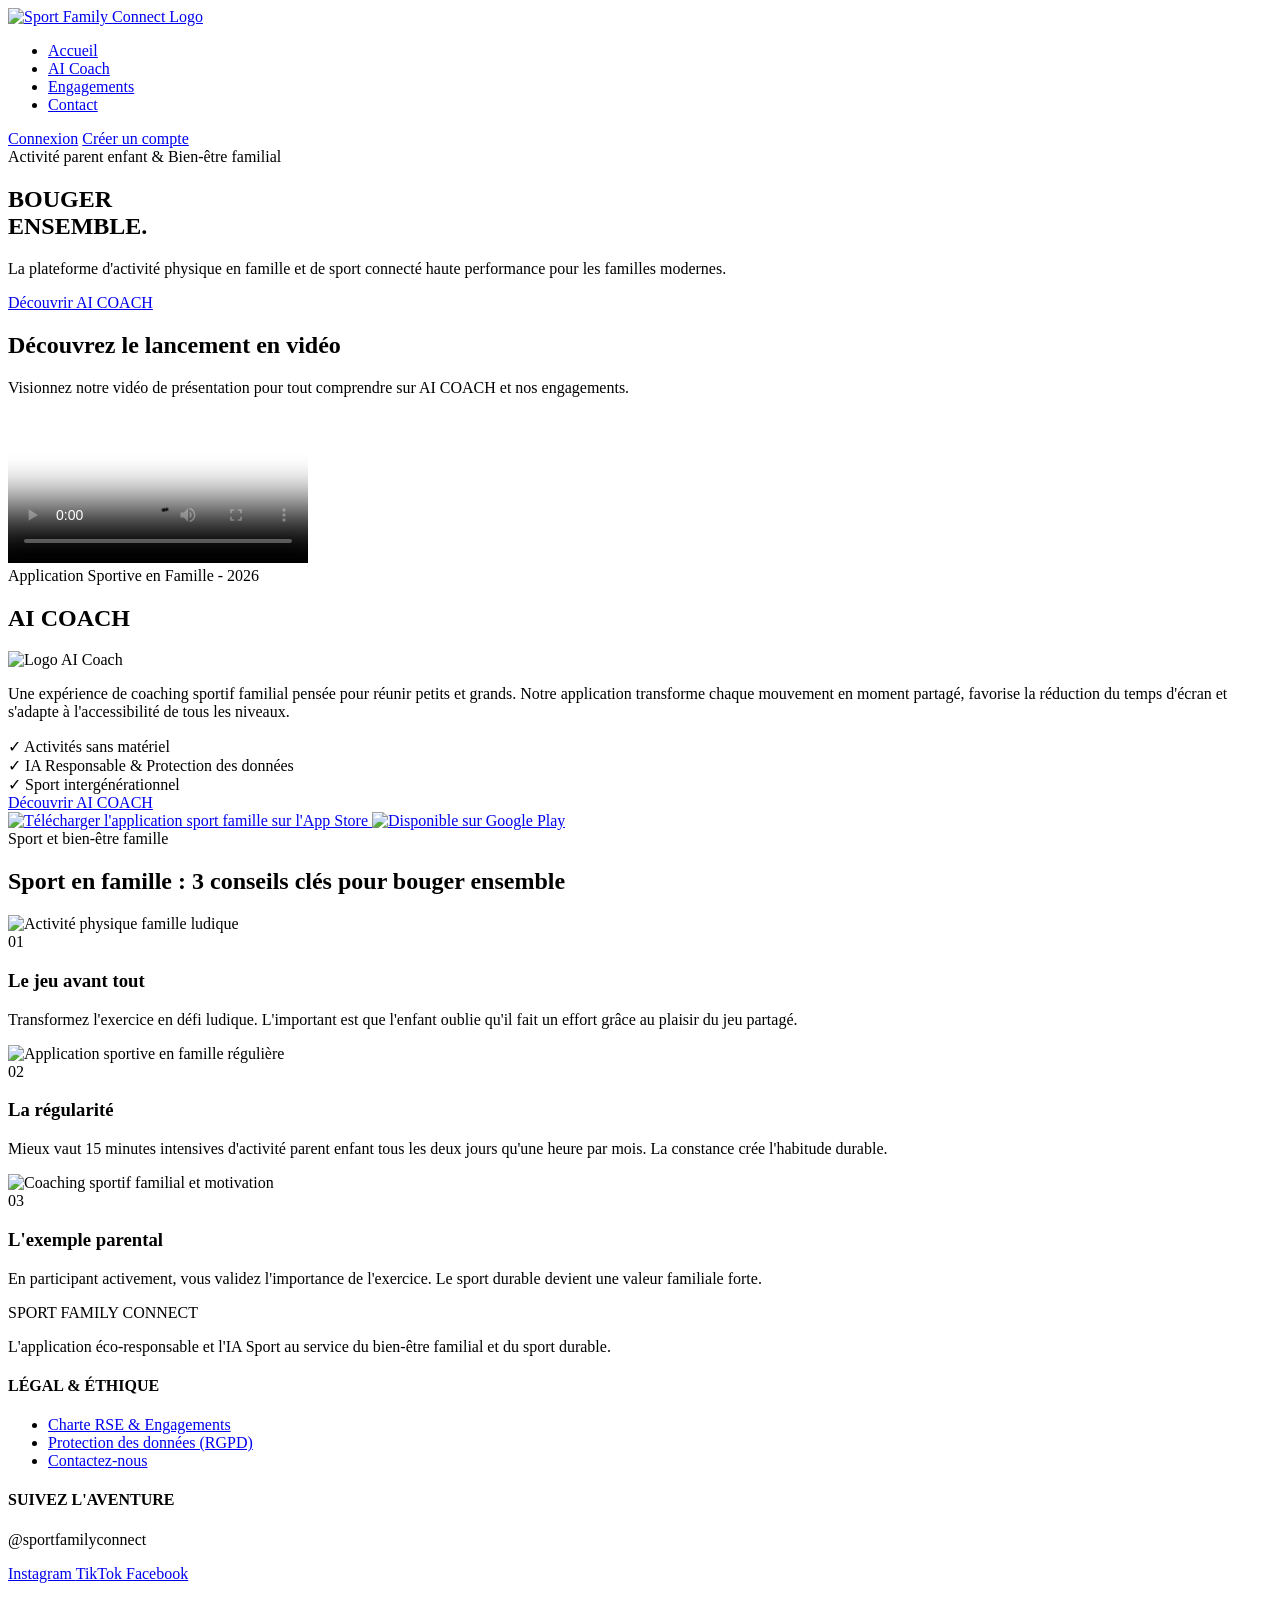
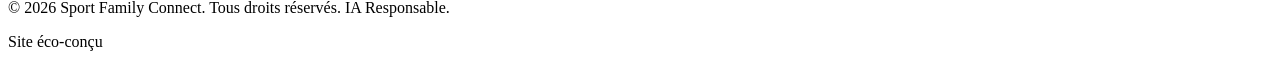
==== index.html @ 238e9379 "Add files via upload" ====
<!DOCTYPE html>
<html lang="fr">
<head>
    <meta charset="UTF-8">
    <meta name="viewport" content="width=device-width, initial-scale=1.0">
    <title>Sport Family Connect | Application Sport Famille et IA Sport</title>
    <meta name="description" content="Découvrez la première application sportive en famille avec l'IA Sport. Coaching sportif familial, sport connecté et bien-être famille pour bouger ensemble.">
    <link rel="stylesheet" href="style.css">
</head>
<body>

   <header class="simple-header">
    <nav class="container nav-flex">
        <div class="logo">
    <a href="index.html" class="logo-link">
        <img src="sportfamilyconnectlogo.png" alt="Sport Family Connect Logo" class="logo-img">
    </a>
</div>
        
        <ul class="nav-links">
            <li><a href="index.html">Accueil</a></li>
            <li><a href="index.html#ai-coach">AI Coach</a></li> 
            <li><a href="rse.html">Engagements</a></li> 
            <li><a href="contact.html">Contact</a></li>
        </ul>

        <div class="nav-auth">
            <a href="#" class="login-link">Connexion</a>
            <a href="#" class="signup-btn">Créer un compte</a>
        </div>
    </nav>
</header>

    <main>
        <section id="accueil" class="hero-premium">
            <div class="hero-overlay">
                <div class="container hero-content">
                    <span class="top-badge">Activité parent enfant & Bien-être familial</span>
                    <h1>BOUGER<br><span>ENSEMBLE.</span></h1>
                    <p>La plateforme d'activité physique en famille et de sport connecté haute performance pour les familles modernes.</p>
                    <a href="#ai-coach" class="cta-main">Découvrir AI COACH</a>
                </div>
            </div>
        </section>


     <section class="video-launch-section">
    <div class="container">
        <div class="video-header">

            <h2>Découvrez le lancement en vidéo</h2>
            <p>Visionnez notre vidéo de présentation pour tout comprendre sur AI COACH et nos engagements.</p>
        </div>
        
        <div class="video-player-wrapper">
            <video controls poster="images/provisoire-placeholder.jpg" class="interactive-player">
                <source src="lancement.mp4" type="video/mp4">
                Votre navigateur ne prend pas en charge les vidéos HTML5.
            </video>
        </div>
    </div>
</section>

        <section id="ai-coach" class="ai-section-immersive">
            <div class="ai-background-image"></div>
            
            <div class="ai-overlay">
                <div class="container ai-content">
                    
                    <div class="badge-container">
                        <span class="badge">Application Sportive en Famille - 2026</span>
                    </div>

                    <h2 class="flash-title">AI COACH</h2>
                    
                    <div class="ai-logo-display">
                        <div class="logo-circle">
                            <img src="logo.png" alt="Logo AI Coach" class="ai-logo-img">
                        </div>
                    </div>

                    <p class="ai-description">Une expérience de coaching sportif familial pensée pour réunir petits et grands. Notre application transforme chaque mouvement en moment partagé, favorise la réduction du temps d'écran et s'adapte à l'accessibilité de tous les niveaux.</p>
                    
                    <div class="features-flash">
                        <div class="feat-f mauve">✓ Activités sans matériel</div>
                        <div class="feat-f bleu">✓ IA Responsable & Protection des données</div>
                        <div class="feat-f mauve">✓ Sport intergénérationnel</div>
                    </div>

                    <div class="ai-page-access">
                        <a href="ai-coach-dedie.html" class="btn-ai-dedicated">Découvrir AI COACH</a>
                    </div>

                    <div class="app-download-buttons">
                        <a href="#" class="store-link">
                            <img src="https://upload.wikimedia.org/wikipedia/commons/3/3c/Download_on_the_App_Store_Badge.svg" alt="Télécharger l'application sport famille sur l'App Store">
                        </a>
                        <a href="#" class="store-link">
                            <img src="https://upload.wikimedia.org/wikipedia/commons/7/78/Google_Play_Store_badge_EN.svg" alt="Disponible sur Google Play">
                        </a>
                    </div>
                </div>
            </div>
        </section>

        <section id="conseils-famille" class="tips-section">
            <div class="container">
                <div class="section-header">
                    <span class="sub-title">Sport et bien-être famille</span>
                    <h2>Sport en famille : 3 conseils clés pour bouger ensemble</h2>
                </div>
                
                <div class="tips-grid">
                    <div class="tip-card">
                        <div class="tip-image">
                            <img src="conseil-jeu.jpg" alt="Activité physique famille ludique">
                        </div>
                        <div class="tip-content">
                            <div class="tip-icon">01</div>
                            <h3>Le jeu avant tout</h3>
                            <p>Transformez l'exercice en défi ludique. L'important est que l'enfant oublie qu'il fait un effort grâce au plaisir du jeu partagé.</p>
                        </div>
                    </div>

                    <div class="tip-card">
                        <div class="tip-image">
                            <img src="conseil-routine.jpg" alt="Application sportive en famille régulière">
                        </div>
                        <div class="tip-content">
                            <div class="tip-icon">02</div>
                            <h3>La régularité</h3>
                            <p>Mieux vaut 15 minutes intensives d'activité parent enfant tous les deux jours qu'une heure par mois. La constance crée l'habitude durable.</p>
                        </div>
                    </div>

                    <div class="tip-card">
                        <div class="tip-image">
                            <img src="conseil-exemple.jpg" alt="Coaching sportif familial et motivation">
                        </div>
                        <div class="tip-content">
                            <div class="tip-icon">03</div>
                            <h3>L'exemple parental</h3>
                            <p>En participant activement, vous validez l'importance de l'exercice. Le sport durable devient une valeur familiale forte.</p>
                        </div>
                    </div>
                </div>
            </div>
        </section>
    </main>

    <footer class="main-footer">
    <div class="container footer-grid">
        <div class="footer-brand">
            <div class="logo">SPORT <span>FAMILY</span> CONNECT</div>
            <p class="brand-text">L'application éco-responsable et l'IA Sport au service du bien-être familial et du sport durable.</p>
        </div>

        <div class="footer-links">
            <h4>LÉGAL & ÉTHIQUE</h4>
            <ul>
                <li><a href="rse.html" class="hover-underline-dash">Charte RSE & Engagements</a></li>
                <li><a href="rgpd.html" class="hover-underline-dash">Protection des données (RGPD)</a></li>
                <li><a href="contact.html" class="hover-underline-dash">Contactez-nous</a></li>
            </ul>
        </div>

        <div class="footer-socials">
            <h4>SUIVEZ L'AVENTURE</h4>
            <p class="handle">@sportfamilyconnect</p>
            <div class="social-icons-list">
                <a href="https://instagram.com" target="_blank" class="social-card instagram-hover" aria-label="Instagram">
                    <span class="social-text">Instagram</span>
                </a>
                <a href="https://tiktok.com" target="_blank" class="social-card tiktok-hover" aria-label="TikTok">
                    <span class="social-text">TikTok</span>
                </a>
                <a href="https://facebook.com" target="_blank" class="social-card facebook-hover" aria-label="Facebook">
                    <span class="social-text">Facebook</span>
                </a>
            </div>
        </div>
    </div>

    <div class="footer-bottom">
        <div class="container footer-bottom-flex">
            <p>&copy; 2026 Sport Family Connect. Tous droits réservés. IA Responsable.</p>
            <p class="eco-badge">Site éco-conçu</p>
        </div>
    </div>
</footer>

</body>
</html>
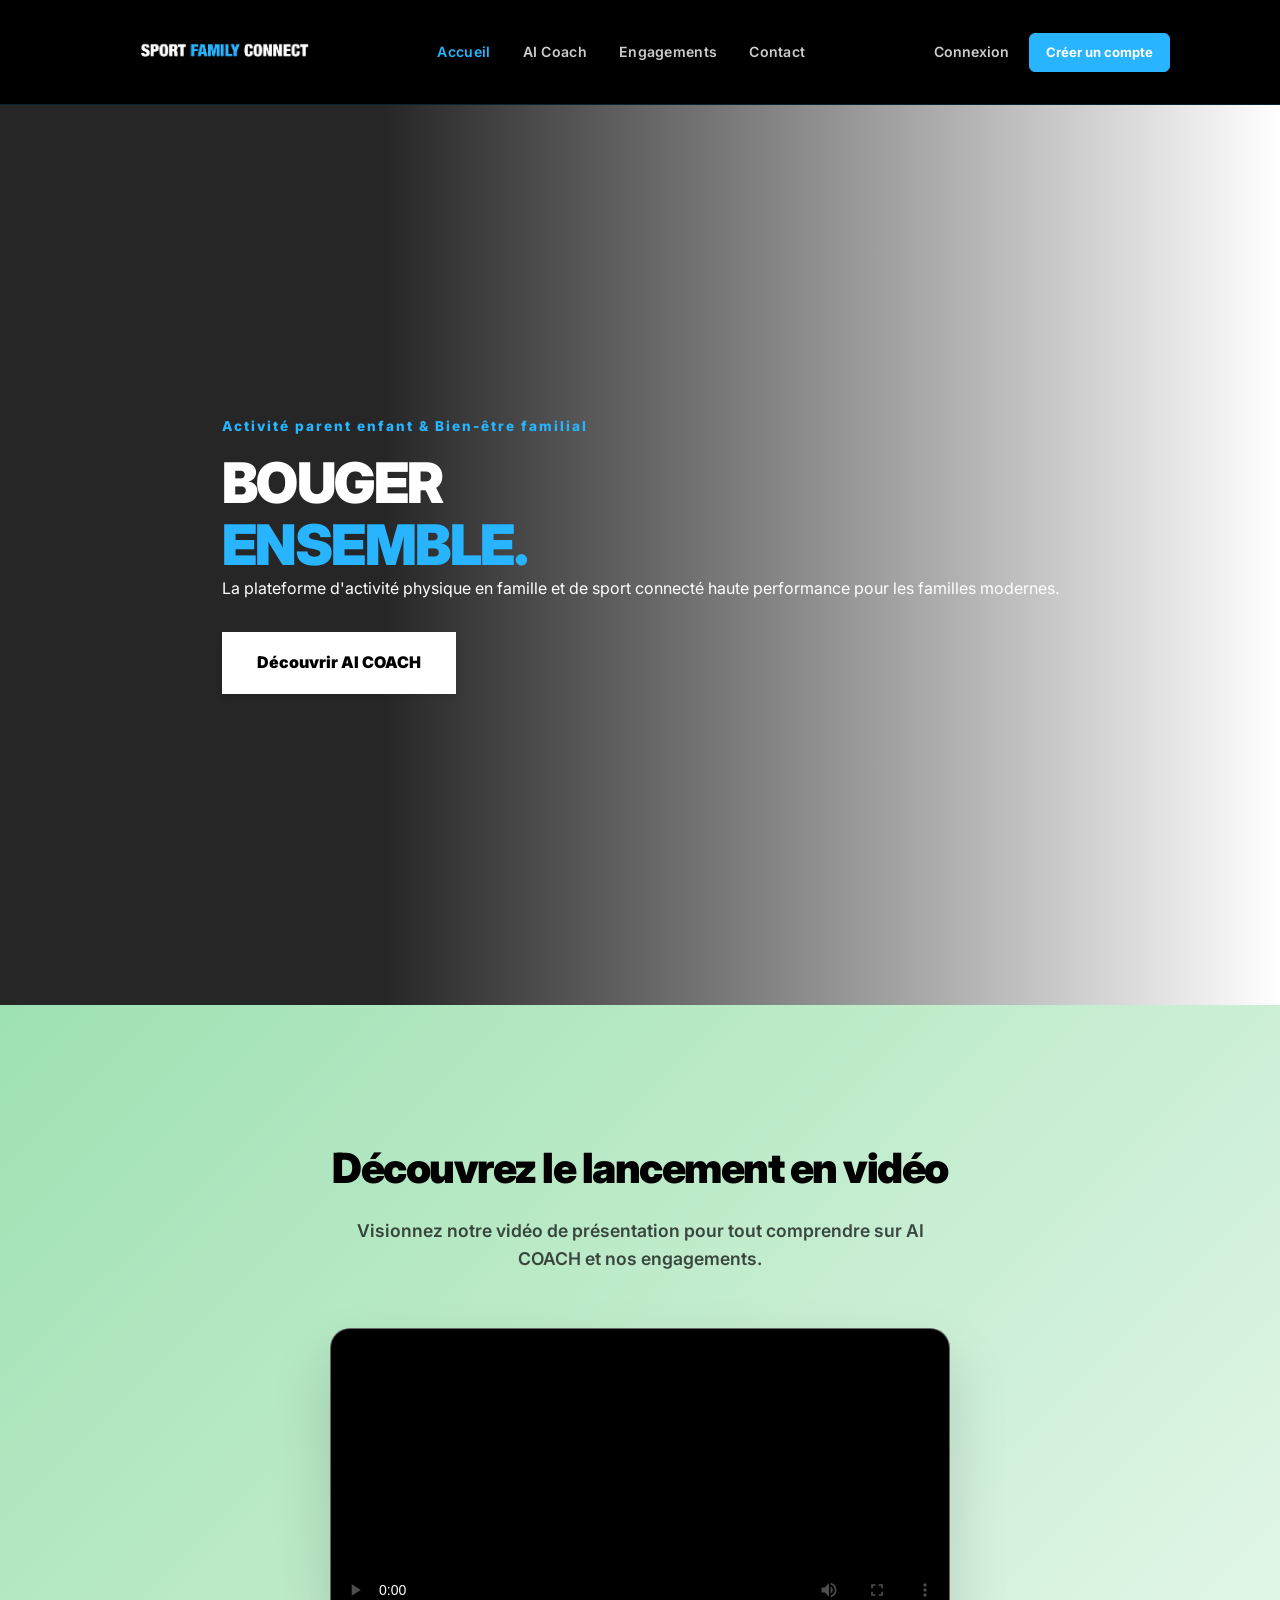
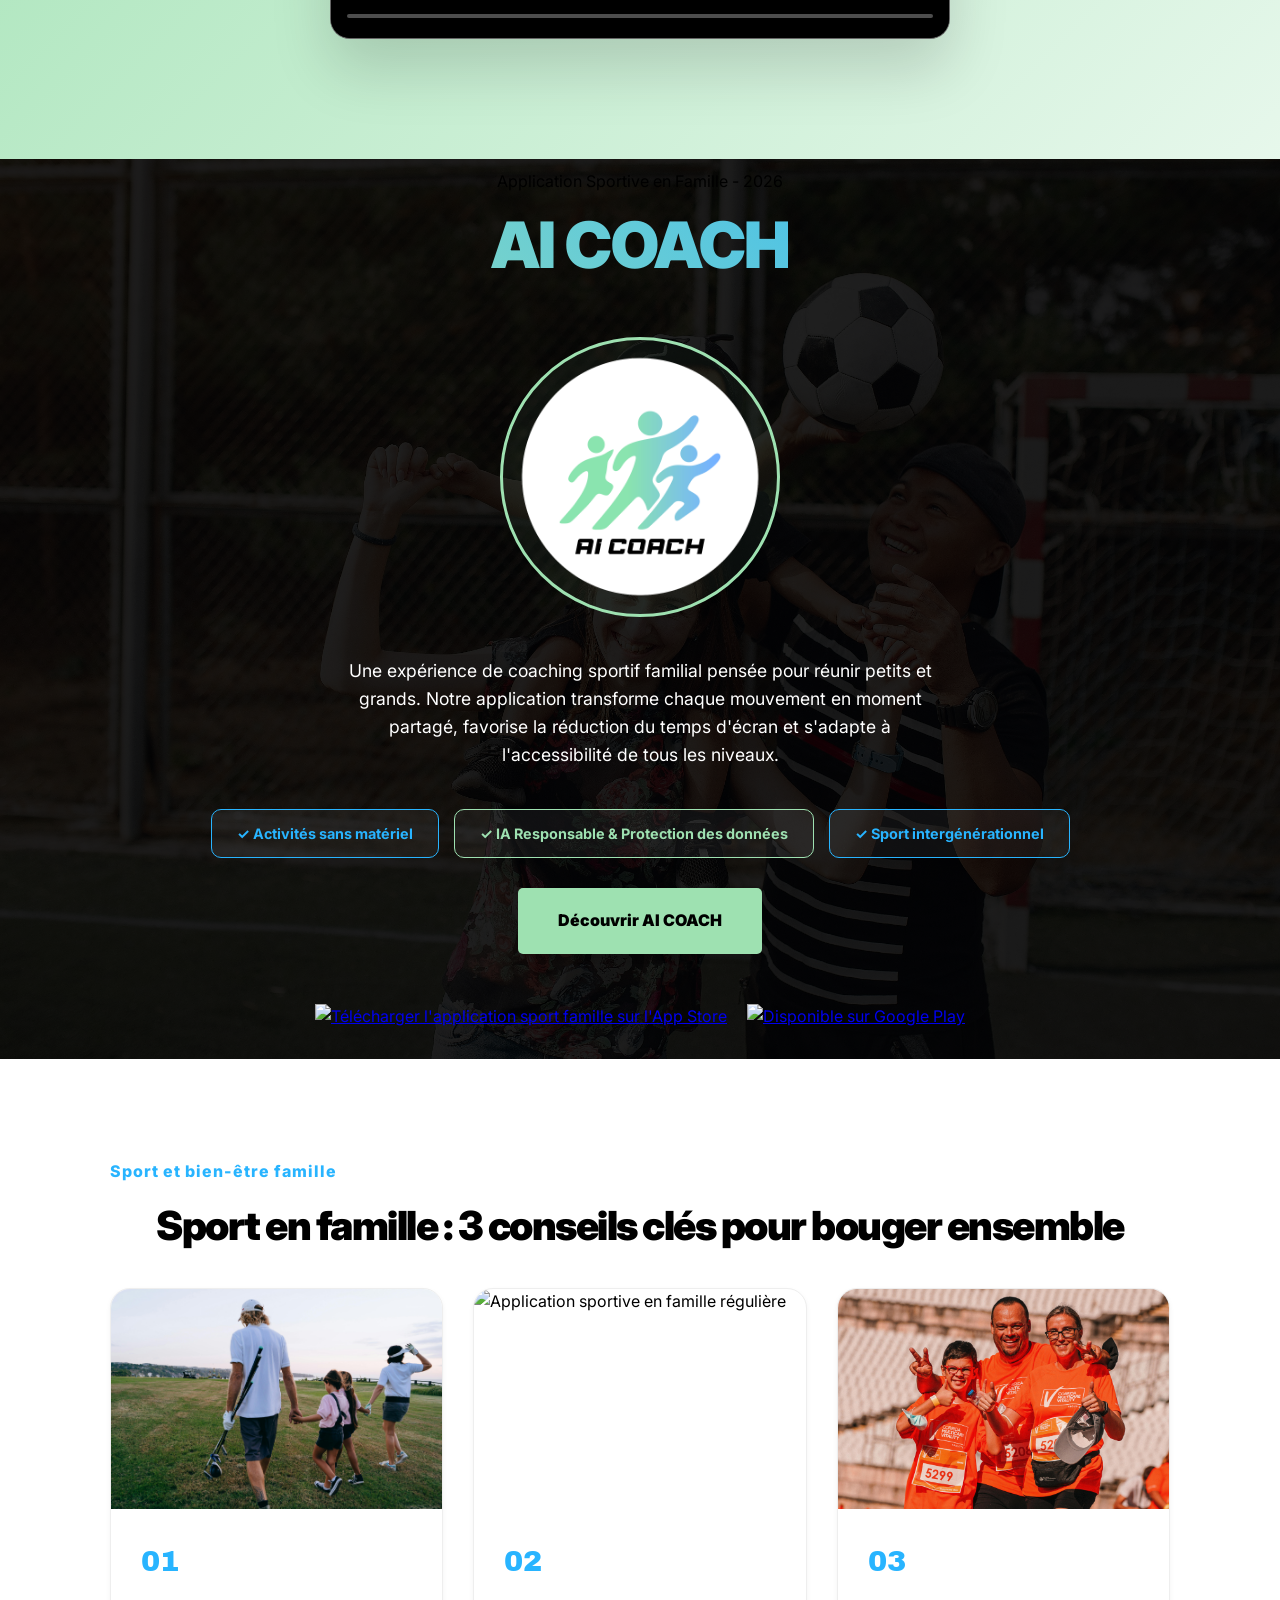
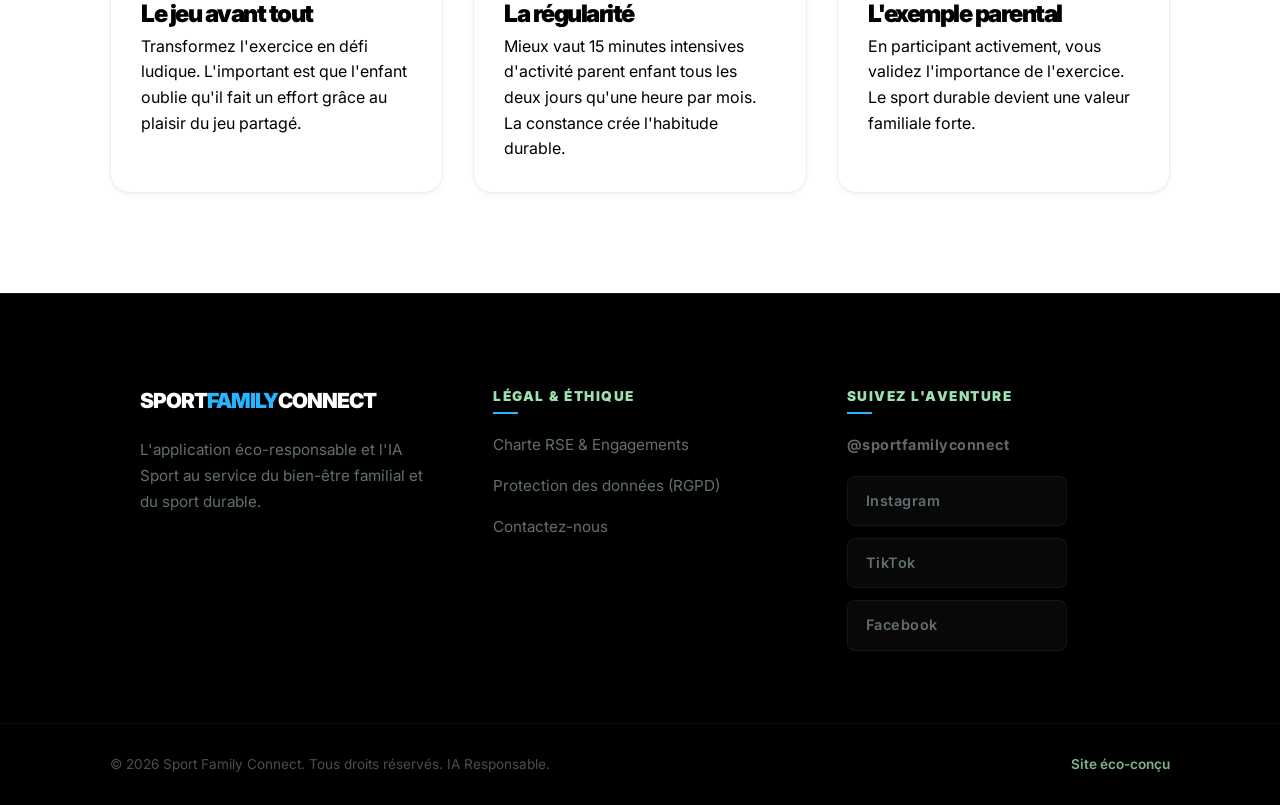
==== commit a0775ed5: "Add files via upload" ====
--- a/index.html
+++ b/index.html
@@ -12,22 +12,30 @@
    <header class="simple-header">
     <nav class="container nav-flex">
         <div class="logo">
-    <a href="index.html" class="logo-link">
-        <img src="sportfamilyconnectlogo.png" alt="Sport Family Connect Logo" class="logo-img">
-    </a>
-</div>
+            <a href="index.html" class="logo-link">
+                <img src="sportfamilyconnectlogo.png" alt="Sport Family Connect Logo" class="logo-img">
+            </a>
+        </div>
         
-        <ul class="nav-links">
-            <li><a href="index.html">Accueil</a></li>
+        <ul class="nav-links" id="navLinks">
+            <li><a href="index.html" class="active">Accueil</a></li>
             <li><a href="index.html#ai-coach">AI Coach</a></li> 
             <li><a href="rse.html">Engagements</a></li> 
             <li><a href="contact.html">Contact</a></li>
+            <li class="mobile-auth"><a href="#" class="login-link">Connexion</a></li>
+            <li class="mobile-auth"><a href="#" class="signup-btn">Créer un compte</a></li>
         </ul>
 
         <div class="nav-auth">
             <a href="#" class="login-link">Connexion</a>
             <a href="#" class="signup-btn">Créer un compte</a>
         </div>
+
+        <button class="menu-toggle" id="menuToggle" aria-label="Ouvrir le menu">
+            <span class="bar"></span>
+            <span class="bar"></span>
+            <span class="bar"></span>
+        </button>
     </nav>
 </header>
 
@@ -181,6 +189,24 @@
         </div>
     </div>
 
+    <script>
+    const menuToggle = document.getElementById('menuToggle');
+    const navLinks = document.getElementById('navLinks');
+
+    menuToggle.addEventListener('click', () => {
+        menuToggle.classList.toggle('active');
+        navLinks.classList.toggle('active');
+    });
+
+    // Optionnel : Ferme le menu automatiquement si on clique sur un lien d'ancrage (ex: #ai-coach)
+    document.querySelectorAll('.nav-links a').forEach(link => {
+        link.addEventListener('click', () => {
+            menuToggle.classList.remove('active');
+            navLinks.classList.remove('active');
+        });
+    });
+</script>
+
     <div class="footer-bottom">
         <div class="container footer-bottom-flex">
             <p>&copy; 2026 Sport Family Connect. Tous droits réservés. IA Responsable.</p>
--- a/style.css
+++ b/style.css
@@ -0,0 +1,954 @@
+/* ==========================================================================
+   1. VARIABLES & CONFIGURATION GLOBAL
+   ========================================================================== */
+@import url('https://fonts.googleapis.com/css2?family=Archivo+Black&family=Inter:wght@400;600;700;900&display=swap');
+
+:root {
+    --primary-black: #000000;
+    --primary-white: #ffffff;
+    --accent-blue: #28b4ff;
+    --accent-soft-blue: #28b4ff;   
+    --accent-mint: #9ee1b1;        
+    --gray-light: #f8f9fa;
+    --text-muted: #636e72;
+}
+
+* {
+    margin: 0;
+    padding: 0;
+    box-sizing: border-box;
+}
+
+body {
+    font-family: 'Inter', sans-serif;
+    line-height: 1.6;
+    color: var(--primary-black);
+    background-color: var(--primary-white);
+    scroll-behavior: smooth;
+    text-transform: none;
+}
+
+.container {
+    max-width: 1100px;
+    margin: 0 auto;
+    padding: 0 20px;
+}
+
+/* ==========================================================================
+   2. TYPOGRAPHIE (VERSION INTER)
+   ========================================================================== */
+h1, h2, h3, h4, h5, h6 {
+    font-family: 'Inter', sans-serif;
+    font-weight: 900; 
+    text-transform: none;
+    letter-spacing: -1.5px; 
+}
+
+h1 { font-size: 3.5rem; line-height: 1.1; }
+h2 { font-size: 2.5rem; margin-bottom: 30px; text-align: center; }
+h3 { font-size: 1.5rem; }
+
+/* ==========================================================================
+   3. NAVIGATION & HEADER PREMIUM
+   ========================================================================== */
+.simple-header {
+    background: var(--primary-black);
+    padding: 22px 0; 
+    border-bottom: 1px solid rgba(40, 180, 255, 0.2); 
+    position: sticky;
+    top: 0;
+    z-index: 1000;
+}
+
+.nav-flex {
+    display: flex;
+    justify-content: space-between;
+    align-items: center;
+    position: relative;
+}
+
+/* Logo & Image */
+.logo {
+    display: flex;
+    align-items: center;
+    font-family: 'Inter', sans-serif;
+    font-weight: 900;
+    font-size: 1.2rem;
+    letter-spacing: -1px;
+}
+
+.logo span { color: var(--accent-blue); }
+
+.logo .logo-link {
+    color: var(--primary-white);
+    text-decoration: none;
+    display: inline-block;
+    transition: transform 0.3s ease;
+}
+
+.logo .logo-link:hover {
+    transform: scale(1.02);
+}
+
+.logo-img {
+    height: 60px; 
+    width: auto; 
+    display: block;
+    transition: transform 0.3s cubic-bezier(0.25, 0.8, 0.25, 1);
+    padding: 5px 0; 
+}
+
+.logo .logo-link:hover .logo-img {
+    transform: scale(1.03) rotate(-0.5deg); 
+}
+
+/* Liens de navigation */
+.nav-links {
+    display: flex;
+    list-style: none;
+    gap: 32px; 
+    align-items: center;
+}
+
+.nav-links a {
+    color: rgba(255, 255, 255, 0.8); 
+    text-decoration: none;
+    font-weight: 600;
+    font-size: 0.88rem; 
+    letter-spacing: 0.3px;
+    transition: all 0.3s ease;
+    position: relative;
+    padding: 4px 0;
+    padding-bottom: 5px;
+}
+
+.nav-links a::after {
+    content: '';
+    position: absolute;
+    width: 0;
+    height: 2px;
+    bottom: 0;
+    left: 0;
+    background-color: var(--accent-blue);
+    transition: width 0.3s ease;
+}
+
+.nav-links a:hover::after { 
+    width: 100%; 
+}
+
+.nav-links a:hover, .nav-links a.active { 
+    color: var(--accent-blue); 
+}
+
+/* Bloc Connexion / Inscription */
+.nav-auth {
+    display: flex;
+    align-items: center;
+    gap: 20px;
+    margin-left: 30px; 
+}
+
+.login-link {
+    color: rgba(255, 255, 255, 0.8);
+    text-decoration: none;
+    font-weight: 600;
+    font-size: 0.88rem;
+    transition: color 0.3s ease;
+}
+
+.login-link:hover { color: var(--accent-blue); }
+
+.signup-btn {
+    background-color: var(--accent-blue);
+    color: var(--primary-white);
+    padding: 8px 16px; 
+    border-radius: 6px;
+    text-decoration: none;
+    font-weight: 700;
+    font-size: 0.82rem;
+    transition: all 0.3s ease;
+    border: 1px solid var(--accent-blue);
+}
+
+.signup-btn:hover {
+    background-color: transparent;
+    color: var(--accent-blue);
+    box-shadow: 0 0 12px rgba(40, 180, 255, 0.2);
+    transform: translateY(-1px);
+}
+
+.mobile-auth, .menu-toggle {
+    display: none;
+}
+
+/* ==========================================================================
+   4. HERO SECTION
+   ========================================================================== */
+.hero-premium {
+    height: 100vh;
+    background: url('sportfamilyconnecthero.png') no-repeat center center/cover;
+    position: relative;
+    display: flex;
+    align-items: center;
+}
+
+.hero-overlay {
+    position: absolute;
+    inset: 0;
+    background: linear-gradient(to right, rgba(0,0,0,0.85) 30%, transparent 100%);
+    display: flex;
+    align-items: center;
+}
+
+.hero-content {
+    text-align: left;
+    color: var(--primary-white);
+}
+
+.top-badge {
+    color: var(--accent-soft-blue);
+    font-weight: 800;
+    letter-spacing: 2px;
+    font-size: 0.85rem;
+    margin-bottom: 15px;
+    display: block;
+}
+
+.hero-content h1 span { color: var(--accent-soft-blue); }
+
+.cta-main {
+    display: inline-block;
+    background: var(--primary-white);
+    color: var(--primary-black);
+    padding: 18px 35px;
+    font-weight: 900;
+    text-decoration: none;
+    margin-top: 30px;
+    transition: all 0.3s cubic-bezier(0.25, 0.8, 0.25, 1);
+    box-shadow: 0 4px 6px rgba(0, 0, 0, 0.1);
+}
+
+.cta-main:hover {
+    background: var(--accent-soft-blue);
+    color: var(--primary-white);
+    transform: scale(1.05);
+    box-shadow: 0 8px 15px rgba(40, 180, 255, 0.3); 
+}
+
+/* ==========================================================================
+   5. AI COACH SECTION
+   ========================================================================== */
+.ai-section-immersive {
+    position: relative;
+    min-height: 100vh;
+    display: flex;
+    align-items: center;
+    background: var(--primary-black);
+}
+
+.ai-background-image {
+    position: absolute;
+    inset: 0;
+    background-image: url('sportfamilly.jpg'); 
+    background-size: cover;
+    background-position: center;
+    z-index: 1;
+}
+
+.ai-overlay {
+    position: absolute;
+    inset: 0;
+    background: rgba(0, 0, 0, 0.88); 
+    z-index: 2;
+    display: flex;
+    align-items: center;
+    padding: 80px 0;
+}
+
+.ai-content {
+    position: relative;
+    z-index: 3;
+    text-align: center;
+    width: 100%;
+}
+
+.flash-title {
+    font-size: 4rem;
+    background: linear-gradient(45deg, var(--accent-mint), var(--accent-soft-blue));
+    -webkit-background-clip: text;
+    -webkit-text-fill-color: transparent;
+    margin-bottom: 20px;
+}
+
+.ai-description {
+    max-width: 600px;
+    margin: 0 auto 40px;
+    color: #ffffff;
+    font-size: 1.1rem;
+    line-height: 1.6;
+}
+
+.logo-circle {
+    width: 280px;  
+    height: 280px; 
+    border-radius: 50%;
+    border: 3px solid var(--accent-mint); 
+    margin: 40px auto;
+    display: flex;
+    align-items: center;
+    justify-content: center;
+    background: rgba(158, 225, 177, 0.05);
+    animation: pulse-glow 3s infinite ease-in-out;
+}
+
+.ai-logo-img {
+    max-width: 90%;   
+    max-height: 90%;  
+    height: auto;
+    object-fit: contain;
+}
+
+@keyframes pulse-glow {
+    0% { box-shadow: 0 0 20px rgba(158, 225, 177, 0.4); transform: scale(1); }
+    50% { box-shadow: 0 0 50px rgba(127, 171, 255, 0.6); transform: scale(1.03); } 
+    100% { box-shadow: 0 0 20px rgba(158, 225, 177, 0.4); transform: scale(1); }
+}
+
+.features-flash {
+    display: flex;
+    justify-content: center;
+    gap: 15px;
+    margin: 30px 0;
+}
+
+.feat-f {
+    padding: 12px 25px;
+    border-radius: 10px;
+    font-weight: 700;
+    font-size: 0.9rem;
+    background: rgba(255,255,255,0.05);
+}
+
+.feat-f.mauve { color: var(--accent-soft-blue); border: 1px solid var(--accent-soft-blue); }
+.feat-f.bleu { color: var(--accent-mint); border: 1px solid var(--accent-mint); }
+
+.btn-ai-dedicated {
+    display: inline-block;
+    padding: 20px 40px;
+    background: var(--accent-mint);
+    color: var(--primary-black);
+    text-decoration: none;
+    font-weight: 900;
+    border-radius: 5px;
+    transition: all 0.3s cubic-bezier(0.25, 0.8, 0.25, 1);
+    box-shadow: 0 4px 6px rgba(0, 0, 0, 0.1);
+}
+
+.btn-ai-dedicated:hover {
+    background: var(--accent-soft-blue);
+    color: var(--primary-white);
+    transform: translateY(-3px) scale(1.02);
+    box-shadow: 0 10px 20px rgba(158, 225, 177, 0.3);
+}
+
+.ai-page-access {
+    margin-bottom: 20px; 
+}
+
+/* Boutons Stores App */
+.app-download-buttons {
+    display: flex;
+    justify-content: center;
+    gap: 20px;          
+    margin-top: 50px;   
+    flex-wrap: wrap;
+    align-items: center;
+}
+
+.store-link img {
+    height: 45px;       
+    width: auto;        
+    display: block;
+    transition: all 0.3s ease;
+}
+
+.store-link:hover img {
+    filter: brightness(1.2); 
+    transform: translateY(-5px);
+}
+
+/* ==========================================================================
+   6. CONSEILS FAMILLE (CARTES PREMIUM)
+   ========================================================================== */
+.tips-section { padding: 100px 0; background: var(--primary-white); }
+.sub-title { color: var(--accent-soft-blue); font-weight: 800; letter-spacing: 1px; display: block; margin-bottom: 10px; }
+
+.tips-grid {
+    display: grid;
+    grid-template-columns: repeat(auto-fit, minmax(300px, 1fr));
+    gap: 30px;
+}
+
+.tip-card {
+    background: var(--primary-white);
+    border: 1px solid #eee;
+    border-radius: 20px;
+    overflow: hidden;
+    transition: all 0.4s cubic-bezier(0.25, 0.8, 0.25, 1);
+    box-shadow: 0 2px 5px rgba(0,0,0,0.05); 
+}
+
+.tip-image { width: 100%; height: 220px; overflow: hidden; }
+.tip-image img { width: 100%; height: 100%; object-fit: cover; transition: 0.5s; }
+
+.tip-content { padding: 30px; }
+.tip-icon { font-family: 'Archivo Black', sans-serif; font-size: 1.8rem; color: var(--accent-soft-blue); margin-bottom: 10px; }
+
+.tip-card:hover {
+    transform: translateY(-12px); 
+    border-color: var(--accent-soft-blue);
+    box-shadow: 0 20px 40px rgba(0, 0, 0, 0.12);
+}
+
+.tip-card:hover .tip-image img {
+    transform: scale(1.05); 
+}
+
+/* ==========================================================================
+   7. PAGE CONTACT FORMULAIRE
+   ========================================================================== */
+.contact-page {
+    background-color: var(--primary-white);
+    color: var(--primary-black);
+}
+
+.contact-container {
+    max-width: 1100px;
+    margin: 80px auto;
+    padding: 0 20px;
+}
+
+.contact-intro {
+    text-align: center;
+    margin-bottom: 60px;
+}
+
+.contact-intro h1 {
+    font-size: 3.5rem;
+    margin-top: 10px;
+    margin-bottom: 15px;
+}
+
+.contact-intro p {
+    color: var(--text-muted);
+    font-size: 1.1rem;
+    max-width: 600px;
+    margin: 0 auto;
+}
+
+.contact-grid {
+    display: flex;
+    gap: 60px;
+}
+
+.contact-form-wrapper {
+    flex: 2; 
+}
+
+.contact-info {
+    flex: 1; 
+    display: flex;
+    flex-direction: column;
+    gap: 30px;
+}
+
+.main-form {
+    display: flex;
+    flex-direction: column;
+    gap: 25px;
+}
+
+.form-group {
+    display: flex;
+    flex-direction: column;
+    gap: 8px;
+}
+
+.form-group label {
+    font-size: 0.85rem;
+    font-weight: 700;
+    color: var(--primary-black);
+    letter-spacing: 0.5px;
+}
+
+.form-group input, 
+.form-group select, 
+.form-group textarea {
+    width: 100%;
+    padding: 16px;
+    border: 1px solid #e0e0e0;
+    border-radius: 12px;
+    font-family: 'Inter', sans-serif;
+    font-size: 0.95rem;
+    background-color: #fafafa;
+    color: var(--primary-black);
+    transition: all 0.3s cubic-bezier(0.25, 0.8, 0.25, 1);
+}
+
+.form-group select {
+    cursor: pointer;
+    appearance: none;
+    background-image: url("data:image/svg+xml;utf8,<svg xmlns='http://www.w3.org/2000/svg' width='24' height='24' viewBox='0 0 24 24' fill='none' stroke='%23636e72' stroke-width='2' stroke-linecap='round' stroke-linejoin='round'><polyline points='6 9 12 15 18 9'></polyline></svg>");
+    background-repeat: no-repeat;
+    background-position: right 16px center;
+    background-size: 16px;
+    padding-right: 40px;
+}
+
+.form-group input:focus, 
+.form-group select:focus, 
+.form-group textarea:focus {
+    outline: none;
+    background-color: var(--primary-white);
+    border-color: var(--accent-soft-blue);
+    box-shadow: 0 0 0 4px rgba(40, 180, 255, 0.1);
+}
+
+.contact-form-wrapper .btn-submit {
+    display: inline-block;
+    width: 100%;
+    padding: 18px;
+    background-color: var(--primary-black);
+    color: var(--primary-white);
+    border: none;
+    border-radius: 12px;
+    font-family: 'Inter', sans-serif;
+    font-weight: 900;
+    font-size: 1rem;
+    cursor: pointer;
+    transition: all 0.3s cubic-bezier(0.25, 0.8, 0.25, 1);
+    box-shadow: 0 4px 6px rgba(0, 0, 0, 0.05);
+}
+
+.contact-form-wrapper .btn-submit:hover {
+    background-color: var(--accent-soft-blue);
+    transform: translateY(-2px);
+    box-shadow: 0 8px 20px rgba(40, 180, 255, 0.25);
+}
+
+.info-card {
+    background-color: #fafafa;
+    border: 1px solid #eeeeee;
+    padding: 30px;
+    border-radius: 20px;
+    transition: all 0.3s ease;
+}
+
+.info-card:hover {
+    border-color: var(--accent-mint);
+    box-shadow: 0 10px 30px rgba(0, 0, 0, 0.03);
+}
+
+.info-card h3 {
+    font-size: 1rem;
+    color: var(--primary-black);
+    margin-bottom: 12px;
+    letter-spacing: -0.5px;
+}
+
+.info-card p {
+    color: var(--text-muted);
+    font-size: 0.9rem;
+    line-height: 1.6;
+    margin-bottom: 10px;
+}
+
+.info-card .blue-text {
+    color: var(--accent-soft-blue);
+    font-weight: 700;
+    font-size: 0.95rem;
+}
+
+.info-card .social-links {
+    display: flex;
+    gap: 15px;
+    margin-top: 5px;
+}
+
+.info-card .social-links a {
+    font-size: 0.9rem;
+    font-weight: 600;
+    color: var(--text-muted);
+    text-decoration: none;
+}
+
+/* ==========================================================================
+   8. SECTION VIDÉO DE LANCEMENT
+   ========================================================================== */
+.video-launch-section {
+    padding: 120px 0;
+    text-align: center;
+    position: relative;
+    background: linear-gradient(-45deg, #9ee1b1, #7fabff, #ffffff, #9ee1b1);
+    background-size: 400% 400%;
+    animation: gradientMovement 15s ease infinite;
+}
+
+.video-header {
+    margin-bottom: 55px;
+}
+
+.video-header h2 {
+    font-size: 2.6rem;
+    margin-top: 10px;
+    margin-bottom: 15px;
+    color: var(--primary-black);
+}
+
+.video-header p {
+    color: rgba(0, 0, 0, 0.7); 
+    font-size: 1.1rem;
+    max-width: 600px;
+    margin: 0 auto;
+    font-weight: 600;
+}
+
+.video-player-wrapper {
+    max-width: 650px; 
+    margin: 0 auto;
+    padding: 0 15px;
+}
+
+.interactive-player {
+    width: 100%;
+    height: auto;
+    display: block;
+    border-radius: 20px; 
+    box-shadow: 0 30px 60px rgba(0, 0, 0, 0.15); 
+    background-color: var(--primary-black);
+    border: 1px solid rgba(255, 255, 255, 0.4); 
+}
+
+@keyframes gradientMovement {
+    0% { background-position: 0% 50%; }
+    50% { background-position: 100% 50%; }
+    100% { background-position: 0% 50%; }
+}
+
+/* ==========================================================================
+   9. FOOTER (TYPO PURE)
+   ========================================================================== */
+.main-footer {
+    background-color: var(--primary-black);
+    color: var(--primary-white);
+    padding: 90px 0 0 0;
+    border-top: 1px solid rgba(255, 255, 255, 0.08);
+    font-size: 0.95rem;
+    position: relative;
+    overflow: hidden;
+}
+
+.footer-grid {
+    display: table;
+    width: 100%;
+    margin-bottom: 60px;
+}
+
+.footer-brand, .footer-links, .footer-socials {
+    display: table-cell;
+    width: 33.333%;
+    vertical-align: top;
+    padding: 0 30px;
+}
+
+.footer-brand .logo {
+    font-size: 1.3rem;
+    margin-bottom: 20px;
+    transition: transform 0.4s ease;
+}
+
+.footer-brand:hover .logo {
+    transform: scale(1.02);
+}
+
+.footer-brand .brand-text {
+    color: var(--text-muted);
+    line-height: 1.7;
+    max-width: 300px;
+    font-weight: 400;
+}
+
+.main-footer h4 {
+    font-family: 'Inter', sans-serif;
+    font-weight: 900;
+    font-size: 0.85rem;
+    letter-spacing: 1.5px;
+    margin-bottom: 25px;
+    color: var(--accent-mint);
+    position: relative;
+    display: inline-block;
+}
+
+.main-footer h4::after {
+    content: '';
+    position: absolute;
+    bottom: -6px;
+    left: 0;
+    width: 25px;
+    height: 2px;
+    background-color: var(--accent-soft-blue);
+}
+
+.footer-links ul {
+    list-style: none;
+    padding: 0;
+    margin: 0;
+}
+
+.footer-links li {
+    margin-bottom: 14px;
+}
+
+.footer-links a.hover-underline-dash {
+    color: var(--text-muted);
+    text-decoration: none;
+    position: relative;
+    padding-bottom: 3px;
+    display: inline-block;
+    transition: color 0.3s ease, transform 0.3s ease;
+}
+
+.footer-links a.hover-underline-dash::after {
+    content: '';
+    position: absolute;
+    width: 100%;
+    transform: scaleX(0);
+    height: 1.5px;
+    bottom: 0;
+    left: 0;
+    background: linear-gradient(90deg, var(--accent-mint), var(--accent-soft-blue));
+    transform-origin: bottom right;
+    transition: transform 0.4s cubic-bezier(0.86, 0, 0.07, 1);
+}
+
+.footer-links a.hover-underline-dash:hover {
+    color: var(--primary-white);
+    transform: translateX(4px);
+}
+
+.footer-links a.hover-underline-dash:hover::after {
+    transform: scaleX(1);
+    transform-origin: bottom left;
+}
+
+.footer-socials .handle {
+    font-weight: 700;
+    color: rgba(255, 255, 255, 0.4);
+    margin-bottom: 20px;
+    font-size: 0.9rem;
+    letter-spacing: 0.5px;
+}
+
+.social-icons-list {
+    display: block;
+}
+
+.social-card {
+    display: block;
+    width: 80%;
+    max-width: 220px;
+    padding: 12px 18px;
+    margin-bottom: 12px;
+    background: rgba(255, 255, 255, 0.03);
+    border: 1px solid rgba(255, 255, 255, 0.05);
+    border-radius: 8px;
+    color: var(--text-muted);
+    text-decoration: none;
+    transition: all 0.4s cubic-bezier(0.25, 0.8, 0.25, 1);
+}
+
+.social-text {
+    font-weight: 600;
+    font-size: 0.9rem;
+    letter-spacing: 0.5px;
+}
+
+.instagram-hover:hover {
+    background: rgba(255, 255, 255, 0.06);
+    border-color: #7fabff;
+    color: #7fabff;
+    transform: translateY(-3px);
+    box-shadow: 0 10px 20px rgba(127, 171, 255, 0.08);
+}
+
+.tiktok-hover:hover {
+    background: rgba(255, 255, 255, 0.06);
+    border-color: #9ee1b1;
+    color: #9ee1b1;
+    transform: translateY(-3px);
+    box-shadow: 0 10px 20px rgba(158, 225, 177, 0.08);
+}
+
+.facebook-hover:hover {
+    background: rgba(255, 255, 255, 0.06);
+    border-color: var(--primary-white);
+    color: var(--primary-white);
+    transform: translateY(-3px);
+    box-shadow: 0 10px 20px rgba(255, 255, 255, 0.03);
+}
+
+.footer-bottom {
+    border-top: 1px solid rgba(255, 255, 255, 0.04);
+    padding: 30px 0;
+    margin-top: 20px;
+    color: rgba(255, 255, 255, 0.3);
+    font-size: 0.85rem;
+}
+
+.footer-bottom-flex {
+    display: flex;
+    justify-content: space-between;
+    align-items: center;
+}
+
+.eco-badge {
+    color: var(--accent-mint);
+    opacity: 0.8;
+    font-weight: 600;
+}
+
+/* ==========================================================================
+   10. MEDIA QUERIES & RESPONSIVE (DÉROULANT MOBILE)
+   ========================================================================== */
+
+/* Écrans intermédiaires Tablette/Mobile (<= 992px) */
+@media (max-width: 992px) {
+    .nav-auth {
+        display: none;
+    }
+
+    .menu-toggle {
+        display: flex;
+        flex-direction: column;
+        justify-content: space-between;
+        width: 26px;
+        height: 18px;
+        background: transparent;
+        border: none;
+        cursor: pointer;
+        z-index: 1001;
+    }
+
+    .menu-toggle .bar {
+        width: 100%;
+        height: 2px;
+        background-color: var(--primary-white);
+        transition: all 0.3s ease;
+    }
+
+    .menu-toggle.active .bar:nth-child(1) {
+        transform: translateY(8px) rotate(45deg);
+    }
+    .menu-toggle.active .bar:nth-child(2) {
+        opacity: 0;
+    }
+    .menu-toggle.active .bar:nth-child(3) {
+        transform: translateY(-8px) rotate(-45deg);
+    }
+
+    .nav-links {
+        position: fixed;
+        top: 75px; 
+        left: 0;
+        right: 0;
+        bottom: 0;
+        background-color: rgba(0, 0, 0, 0.95);
+        backdrop-filter: blur(10px);
+        flex-direction: column;
+        padding-top: 50px;
+        gap: 30px;
+        transform: translateY(-100%); 
+        opacity: 0;
+        transition: transform 0.4s cubic-bezier(0.25, 1, 0.5, 1), opacity 0.3s ease;
+        pointer-events: none;
+    }
+
+    .nav-links a {
+        font-size: 1.2rem;
+    }
+
+    .mobile-auth {
+        display: block; 
+        width: 80%;
+        text-align: center;
+    }
+    
+    .mobile-auth .signup-btn {
+        display: block;
+        padding: 14px;
+    }
+
+    .nav-links.active {
+        transform: translateY(0);
+        opacity: 1;
+        pointer-events: auto;
+    }
+}
+
+/* Écrans Smartphone (<= 768px) */
+@media (max-width: 768px) {
+    .simple-header {
+        padding: 15px 0; 
+    }
+
+    .logo-img {
+        height: 44px; 
+    }
+
+    .footer-grid { 
+        display: block; 
+    }
+
+    .footer-brand, .footer-links, .footer-socials {
+        display: block;
+        width: 100%;
+        text-align: center;
+        padding: 0 10px;
+        margin-bottom: 45px;
+    }
+
+    .footer-brand .brand-text, .social-card { 
+        margin: 0 auto 12px; 
+    }
+
+    .footer-bottom-flex { 
+        display: block; 
+        text-align: center; 
+    }
+
+    .eco-badge { 
+        margin-top: 10px; 
+    }
+
+    .contact-grid {
+        flex-direction: column;
+        gap: 40px;
+    }
+
+    .contact-container {
+        margin: 40px auto;
+    }
+
+    .contact-intro h1 {
+        font-size: 2.5rem;
+    }
+
+    .video-launch-section {
+        padding: 70px 0;
+    }
+
+    .video-header h2 {
+        font-size: 1.9rem;
+    }
+}
